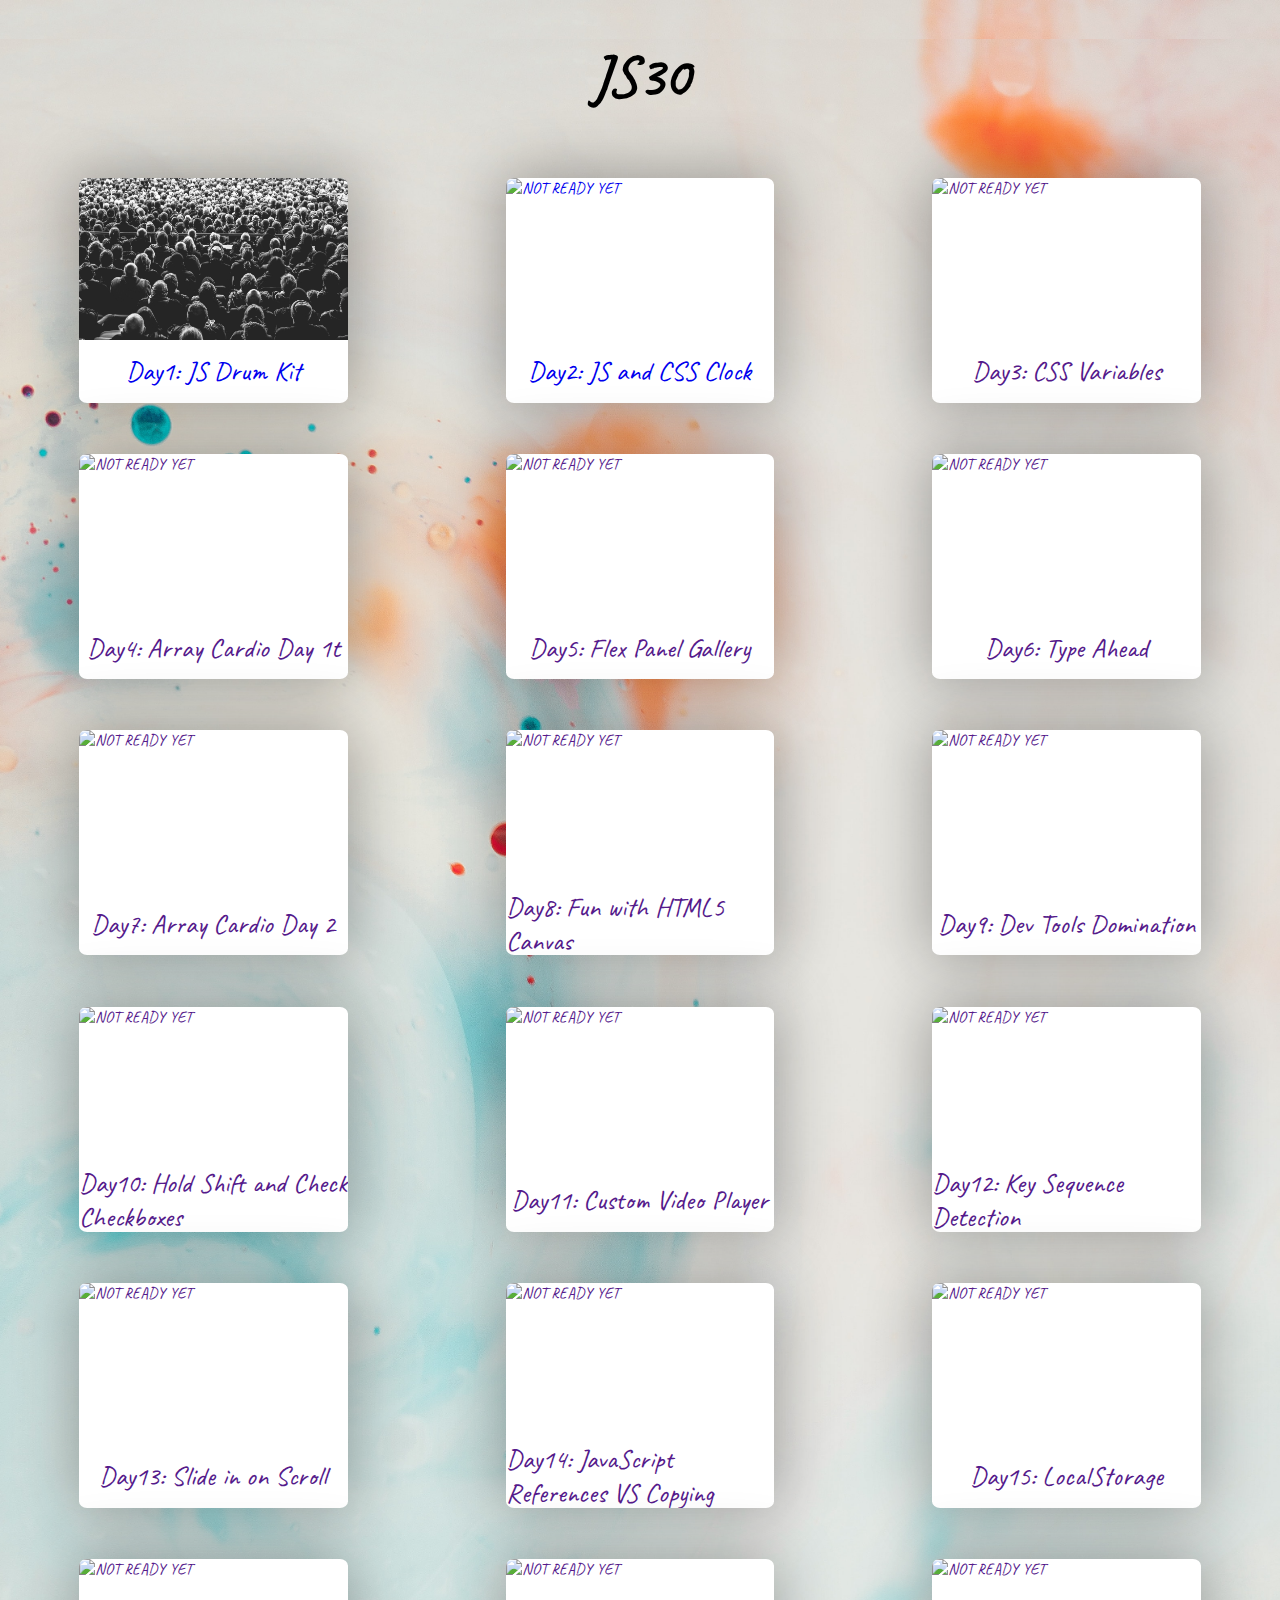
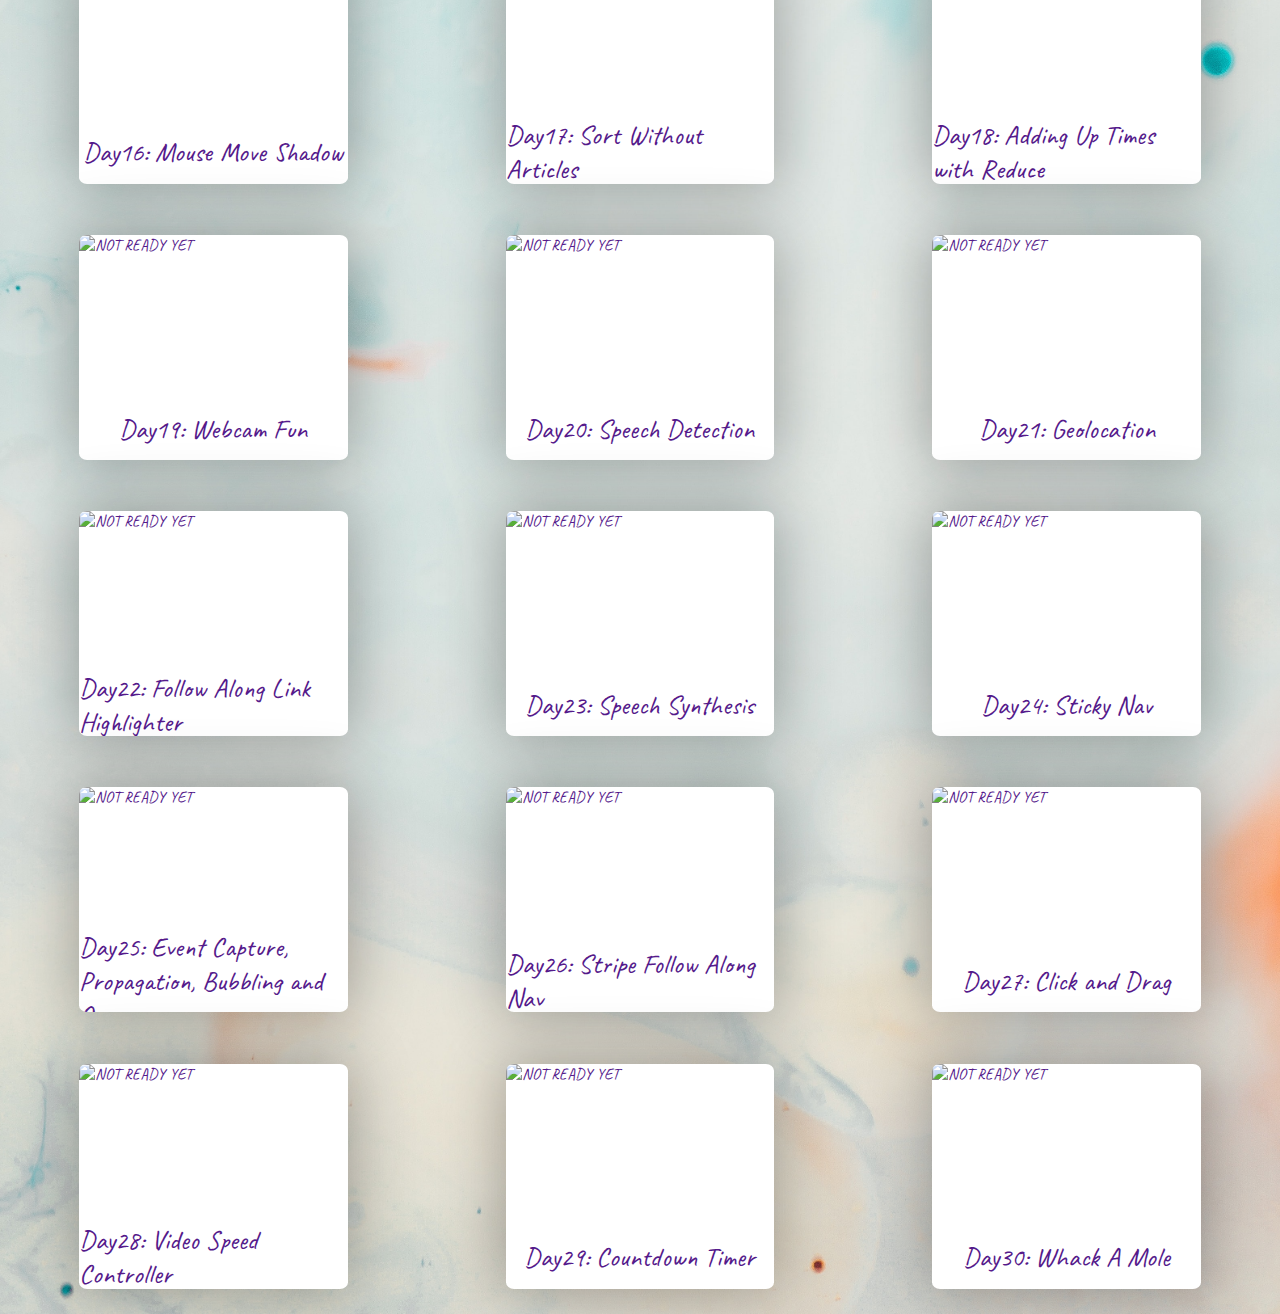
==== index.html @ 5640abfa "rename html" ====
<!DOCTYPE html>
<html lang="en">
<head>
    <meta charset="UTF-8">
    <meta http-equiv="X-UA-Compatible" content="IE=edge">
    <meta name="viewport" content="width=device-width, initial-scale=1.0">
    <link rel="stylesheet" href="./main.css">
    <link rel="preconnect" href="https://fonts.googleapis.com">
<link rel="preconnect" href="https://fonts.gstatic.com" crossorigin>
<link href="https://fonts.googleapis.com/css2?family=Caveat:wght@600&display=swap" rel="stylesheet">
    <title>JS30</title>
</head>
<body>
    <header>
        <h1>JS30</h1>
    </header>
    <div class="items">
        <div class="item">
          <a href="./01 - JavaScript Drum Kit/index-START.html" target="_blank">
            <img src="./01 - JavaScript Drum Kit/background.jpg" alt="NOT READY YET">
            <div>Day1: JS Drum Kit</div>
          </a>
        </div>
        <div class="item">
            <a href="#" target="_blank">
              <img src="" alt="NOT READY YET">
              <div>Day2: JS and CSS Clock</div>
            </a>
        </div>
        <div class="item">
            <a href="" target="_blank">
              <img src="" alt="NOT READY YET">
              <div>Day3: CSS Variables</div>
            </a>
        </div>
        <div class="item">
            <a href="" target="_blank">
              <img src="" alt="NOT READY YET">
              <div>Day4: Array Cardio Day 1t</div>
            </a>
        </div>
        <div class="item">
            <a href="" target="_blank">
              <img src="" alt="NOT READY YET">
              <div>Day5: Flex Panel Gallery</div>
            </a>
        </div>
        <div class="item">
            <a href="" target="_blank">
            <img src="" alt="NOT READY YET">
              <div>Day6: Type Ahead</div>
            </a>
        </div>
        <div class="item">
            <a href="" target="_blank">
              <img src="" alt="NOT READY YET">
              <div>Day7: Array Cardio Day 2</div>
            </a>
        </div>
        <div class="item">
            <a href="" target="_blank">
                <img src="" alt="NOT READY YET">
                <div>Day8: Fun with HTML5 Canvas</div>
            </a>
        </div>
        <div class="item">
            <a href="" target="_blank">
                <img src="" alt="NOT READY YET">
                <div>Day9: Dev Tools Domination</div>
            </a>
        </div>
        <div class="item">
            <a href="" target="_blank">
                <img src="" alt="NOT READY YET">
                <div>Day10: Hold Shift and Check Checkboxes</div>
            </a>
        </div>
        <div class="item">
            <a href="" target="_blank">
                <img src="" alt="NOT READY YET">
                <div>Day11: Custom Video Player</div>
            </a>
        </div>
        <div class="item">
            <a href="" target="_blank">
                <img src="" alt="NOT READY YET">
                <div>Day12: Key Sequence Detection</div>
            </a>
        </div>
        <div class="item">
            <a href="" target="_blank">
                <img src="" alt="NOT READY YET">
                <div>Day13: Slide in on Scroll</div>
            </a>
        </div>
        <div class="item">
            <a href="" target="_blank">
                <img src="" alt="NOT READY YET">
                <div>Day14: JavaScript References VS Copying</div>
            </a>
        </div>
        <div class="item">
            <a href="" target="_blank">
                <img src="" alt="NOT READY YET">
                <div>Day15: LocalStorage</div>
            </a>
        </div>
        <div class="item">
            <a href="" target="_blank">
                <img src="" alt="NOT READY YET">
                <div>Day16: Mouse Move Shadow</div>
            </a>
        </div>
        <div class="item">
            <a href="" target="_blank">
                <img src="" alt="NOT READY YET">
                <div>Day17: Sort Without Articles</div>
            </a>
        </div>
        <div class="item">
            <a href="" target="_blank">
                <img src="" alt="NOT READY YET">
                <div>Day18: Adding Up Times with Reduce</div>
            </a>
        </div>
        <div class="item">
            <a href="" target="_blank">
                <img src="" alt="NOT READY YET">
                <div>Day19: Webcam Fun</div>
            </a>
        </div>
        <div class="item">
            <a href="" target="_blank">
                <img src="" alt="NOT READY YET">
                <div>Day20: Speech Detection</div>
            </a>
        </div>
        <div class="item">
            <a href="" target="_blank">
                <img src="" alt="NOT READY YET">
                <div>Day21: Geolocation</div>
            </a>
        </div>
        <div class="item">
            <a href="" target="_blank">
                <img src="" alt="NOT READY YET">
                <div>Day22: Follow Along Link Highlighter</div>
            </a>
        </div>
        <div class="item">
            <a href="" target="_blank">
                <img src="" alt="NOT READY YET">
                <div>Day23: Speech Synthesis</div>
            </a>
        </div>
        <div class="item">
            <a href="" target="_blank">
                <img src="" alt="NOT READY YET">
                <div>Day24: Sticky Nav</div>
            </a>
        </div>
        <div class="item">
            <a href="" target="_blank">
                <img src="" alt="NOT READY YET">
                <div>Day25: Event Capture, Propagation, Bubbling and Once</div>
            </a>
        </div>
        <div class="item">
            <a href="" target="_blank">
                <img src="" alt="NOT READY YET">
                <div>Day26: Stripe Follow Along Nav</div>
            </a>
        </div>
        <div class="item">
            <a href="" target="_blank">
                <img src="" alt="NOT READY YET">
                <div>Day27: Click and Drag</div>
            </a>
        </div>
        <div class="item">
            <a href="" target="_blank">
                <img src="" alt="NOT READY YET">
                <div>Day28: Video Speed Controller</div>
            </a>
        </div>
        <div class="item">
            <a href="" target="_blank">
                <img src="" alt="NOT READY YET">
                <div>Day29: Countdown Timer</div>
            </a>
        </div>
        <div class="item">
            <a href="" target="_blank">
                <img src="" alt="NOT READY YET">
                <div>Day30: Whack A Mole</div>
            </a>
        </div>
          
    </div>
</body>
</html>
---- main.css ----
body,html{
    margin: 0;
    padding: 0;
    background-repeat: no-repeat;
    background-position: center;
    background-size: cover;
    background-image: url(./annie-spratt-0ZPSX_mQ3xI-unsplash.jpg) ;
}

*{
    font-family: 'Caveat', cursive;
}
h1{
    text-align: center;
    font-size: 6.5vh;
}

.items{
    display: flex;
    flex-direction: row;
    justify-content: space-around;
    flex-wrap: wrap;

}
.item{
    margin: 2% 0;
    display: flex;
    justify-content: center;
    width: 30%;
    height: 25vh;
    
}
.item a:hover{
    transform: scale(1.1);
    box-shadow: 20px 20px 60px 1px rgba(0,0,0,0.2);
}
.item a{
    transition: 0.5s;
    overflow: hidden;
    width: 70%;
    height: 25vh;
    background-color:rgb(255, 255, 255);
    display: flex;
    flex-direction: column;
    box-shadow: 0 0 60px 5px rgba(0,0,0,0.3);
    border-radius: 3%;
    text-decoration: none;
}
.item img{
    height: 18vh;
    object-fit: cover;
}
a div{
    display: flex;
    justify-content: center;
    align-items: center;
    font-size: 3vh;
    height: 7vh;
}
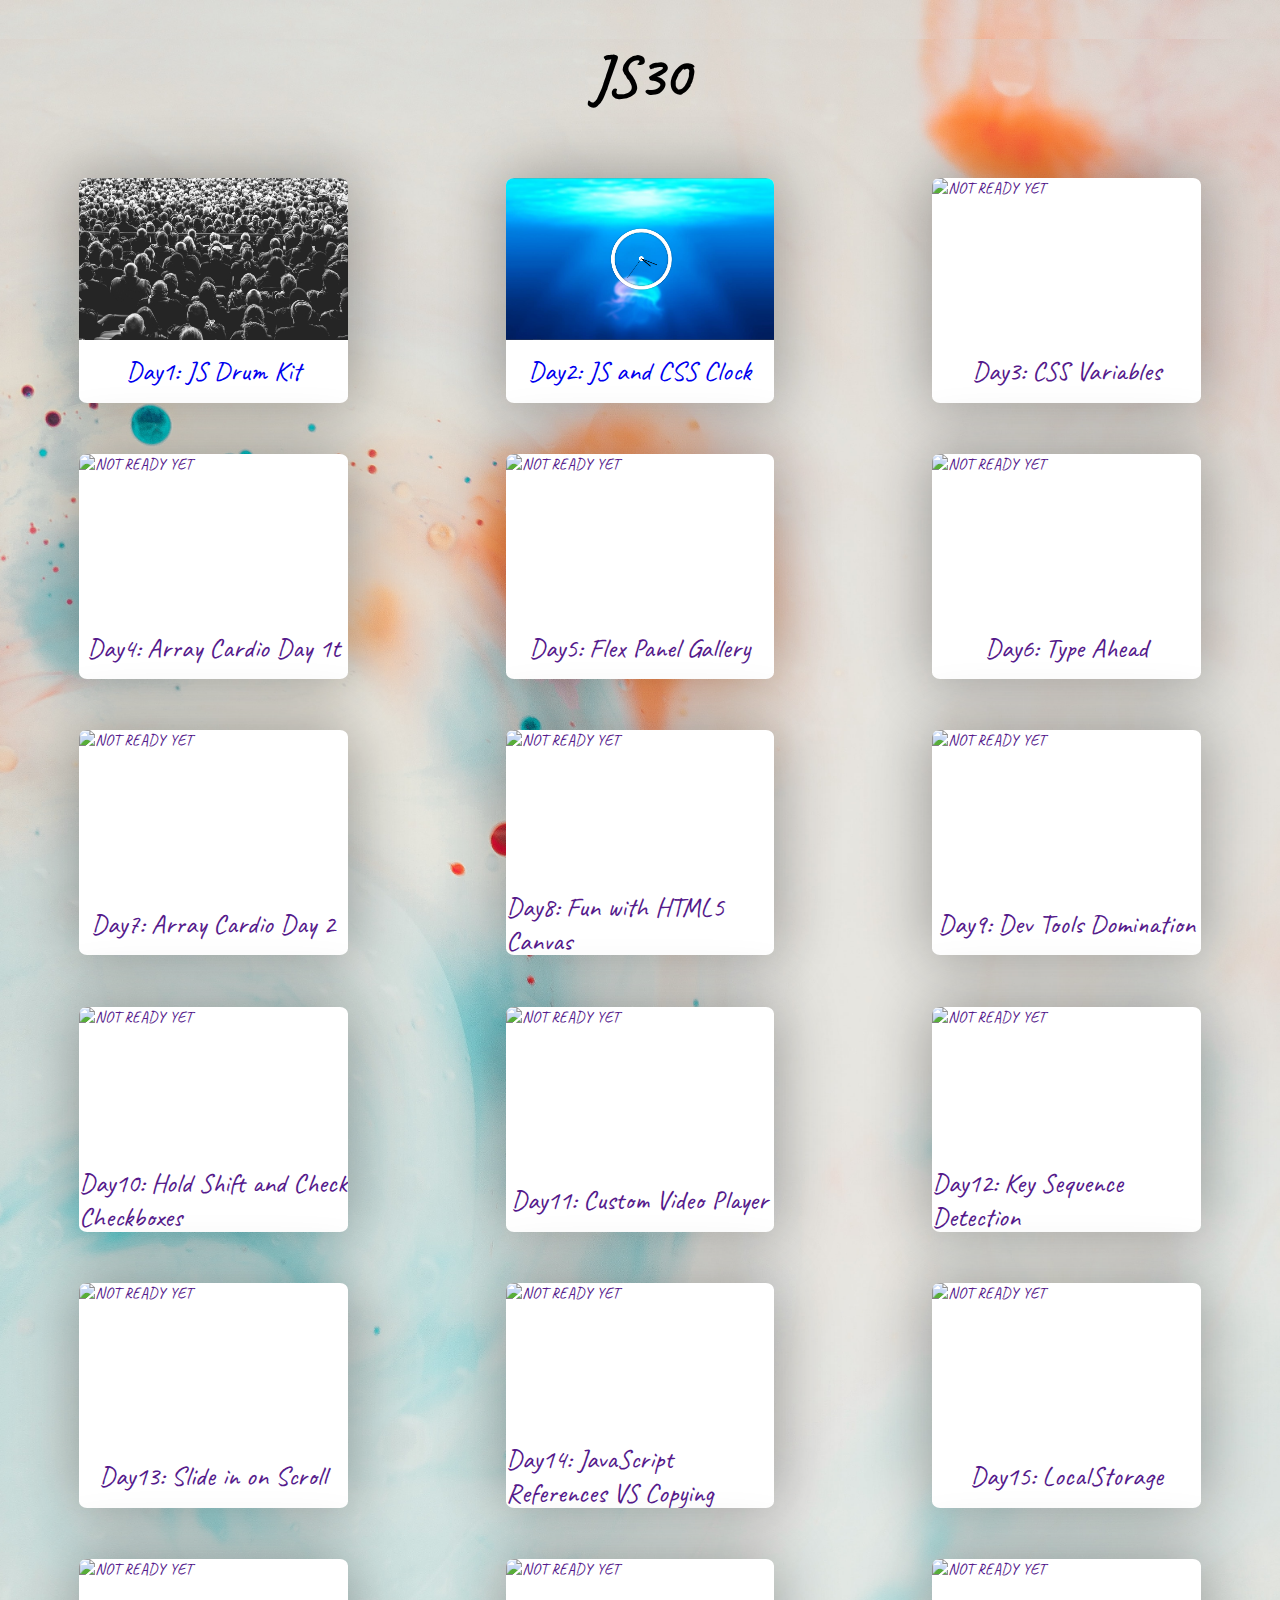
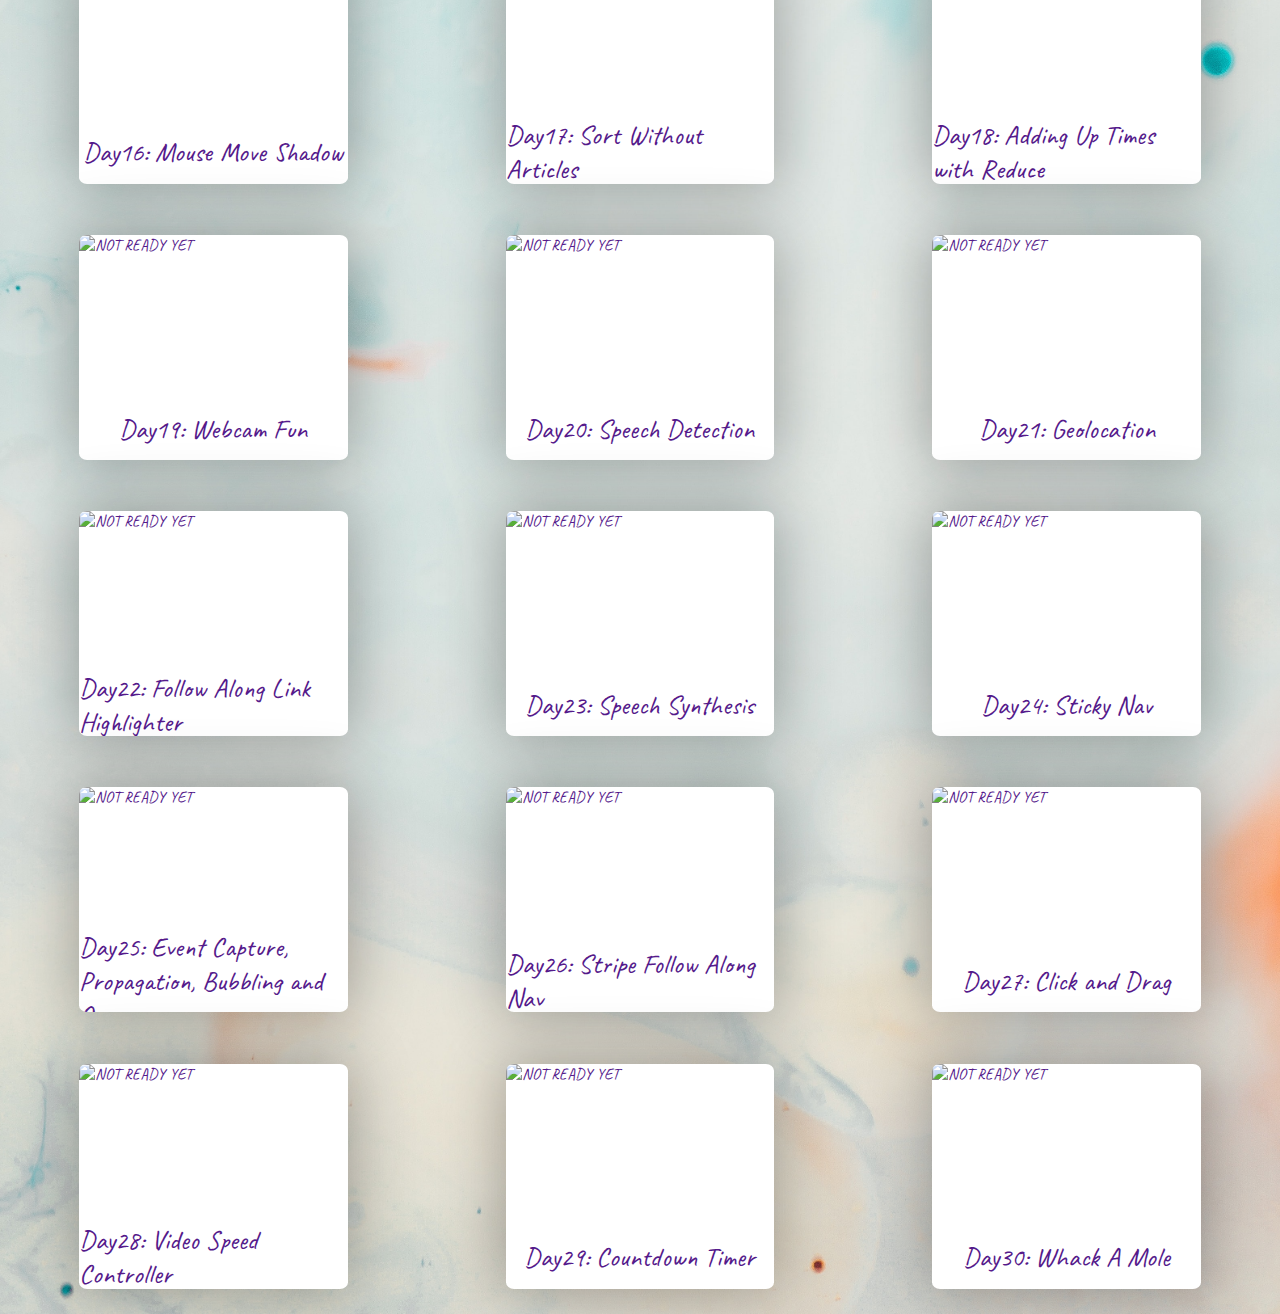
==== commit f1309d88: "Day2 finished" ====
--- a/index.html
+++ b/index.html
@@ -22,8 +22,8 @@
           </a>
         </div>
         <div class="item">
-            <a href="#" target="_blank">
-              <img src="" alt="NOT READY YET">
+            <a href="./02 - JS and CSS Clock/index-START.html" target="_blank">
+              <img src="./02 - JS and CSS Clock/day2.png" alt="NOT READY YET">
               <div>Day2: JS and CSS Clock</div>
             </a>
         </div>
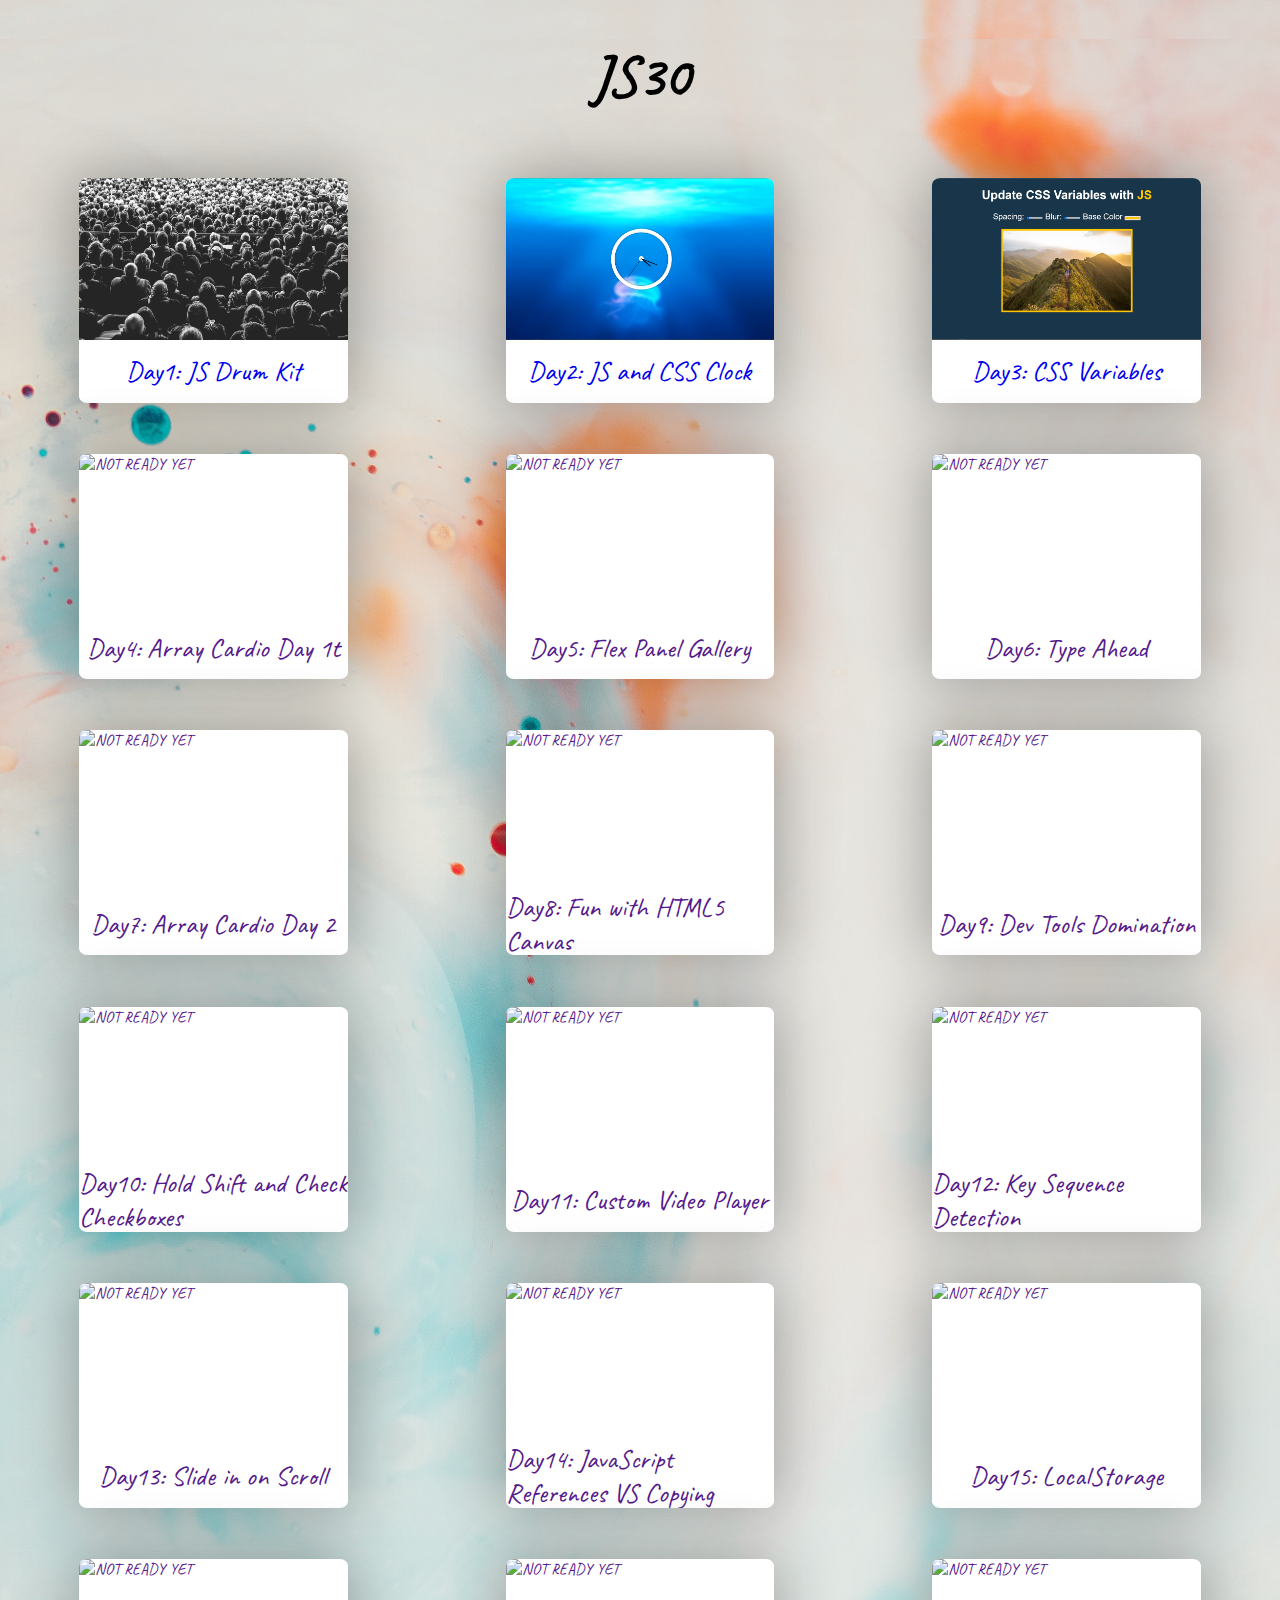
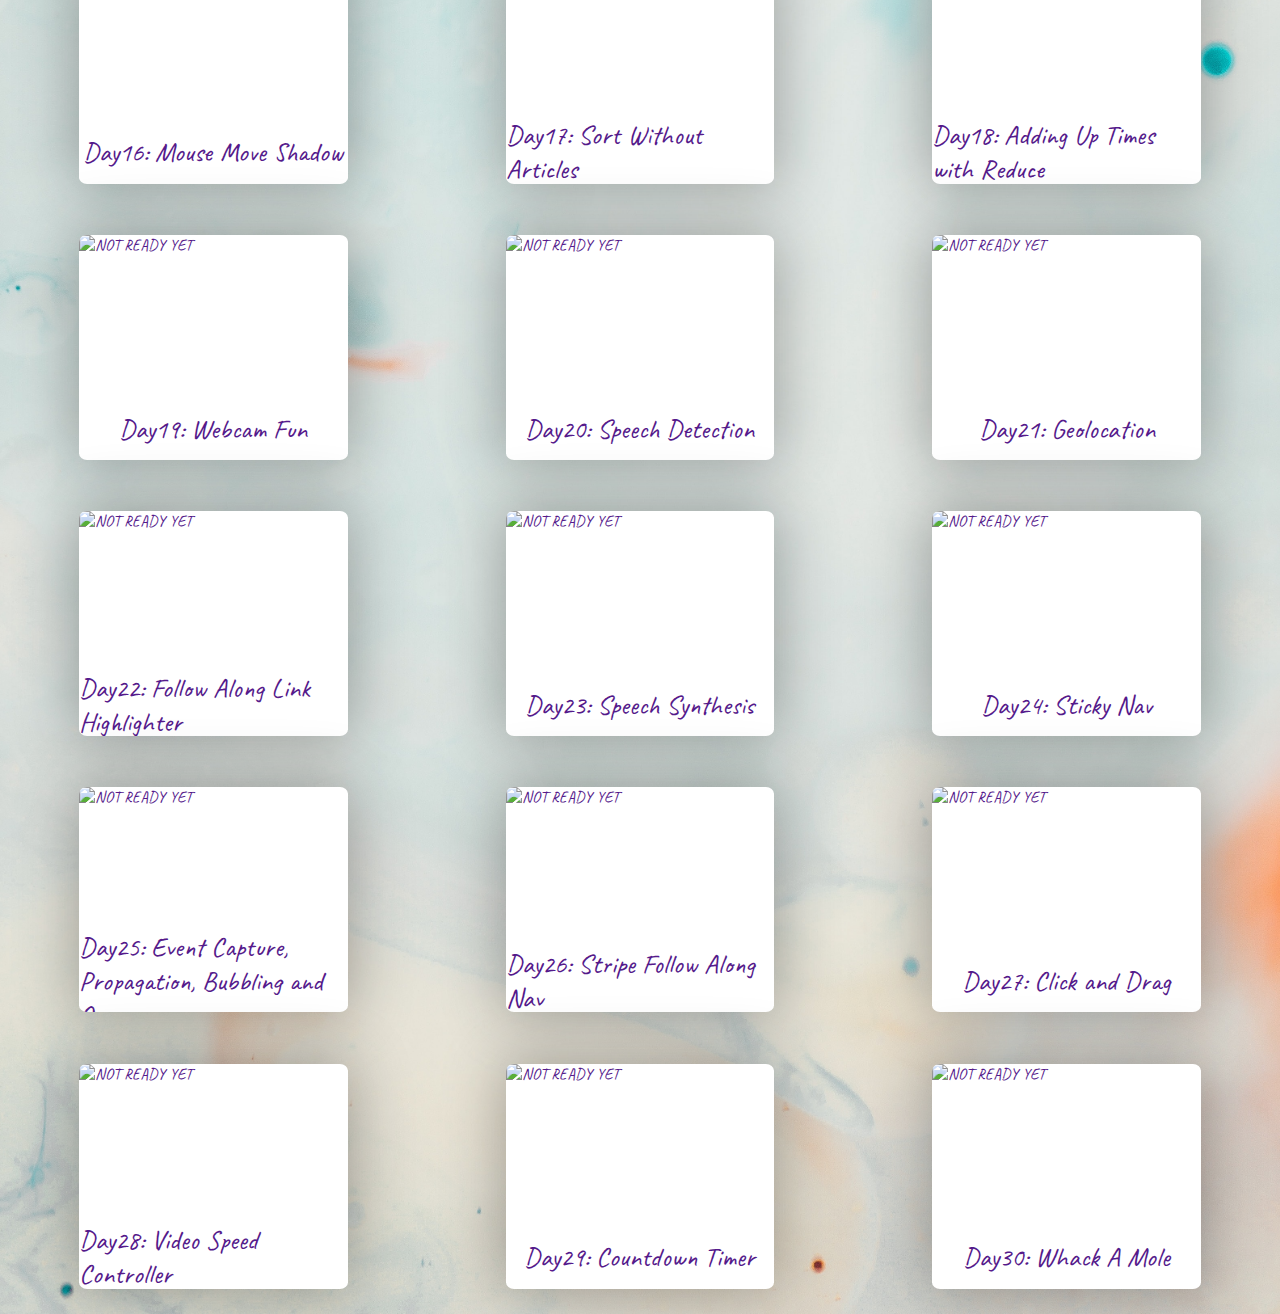
==== commit 3f5491c0: "finishday3" ====
--- a/index.html
+++ b/index.html
@@ -28,8 +28,8 @@
             </a>
         </div>
         <div class="item">
-            <a href="" target="_blank">
-              <img src="" alt="NOT READY YET">
+            <a href="./03 - CSS Variables/index-START.html" target="_blank">
+              <img src="./03 - CSS Variables/day3.png" alt="NOT READY YET">
               <div>Day3: CSS Variables</div>
             </a>
         </div>
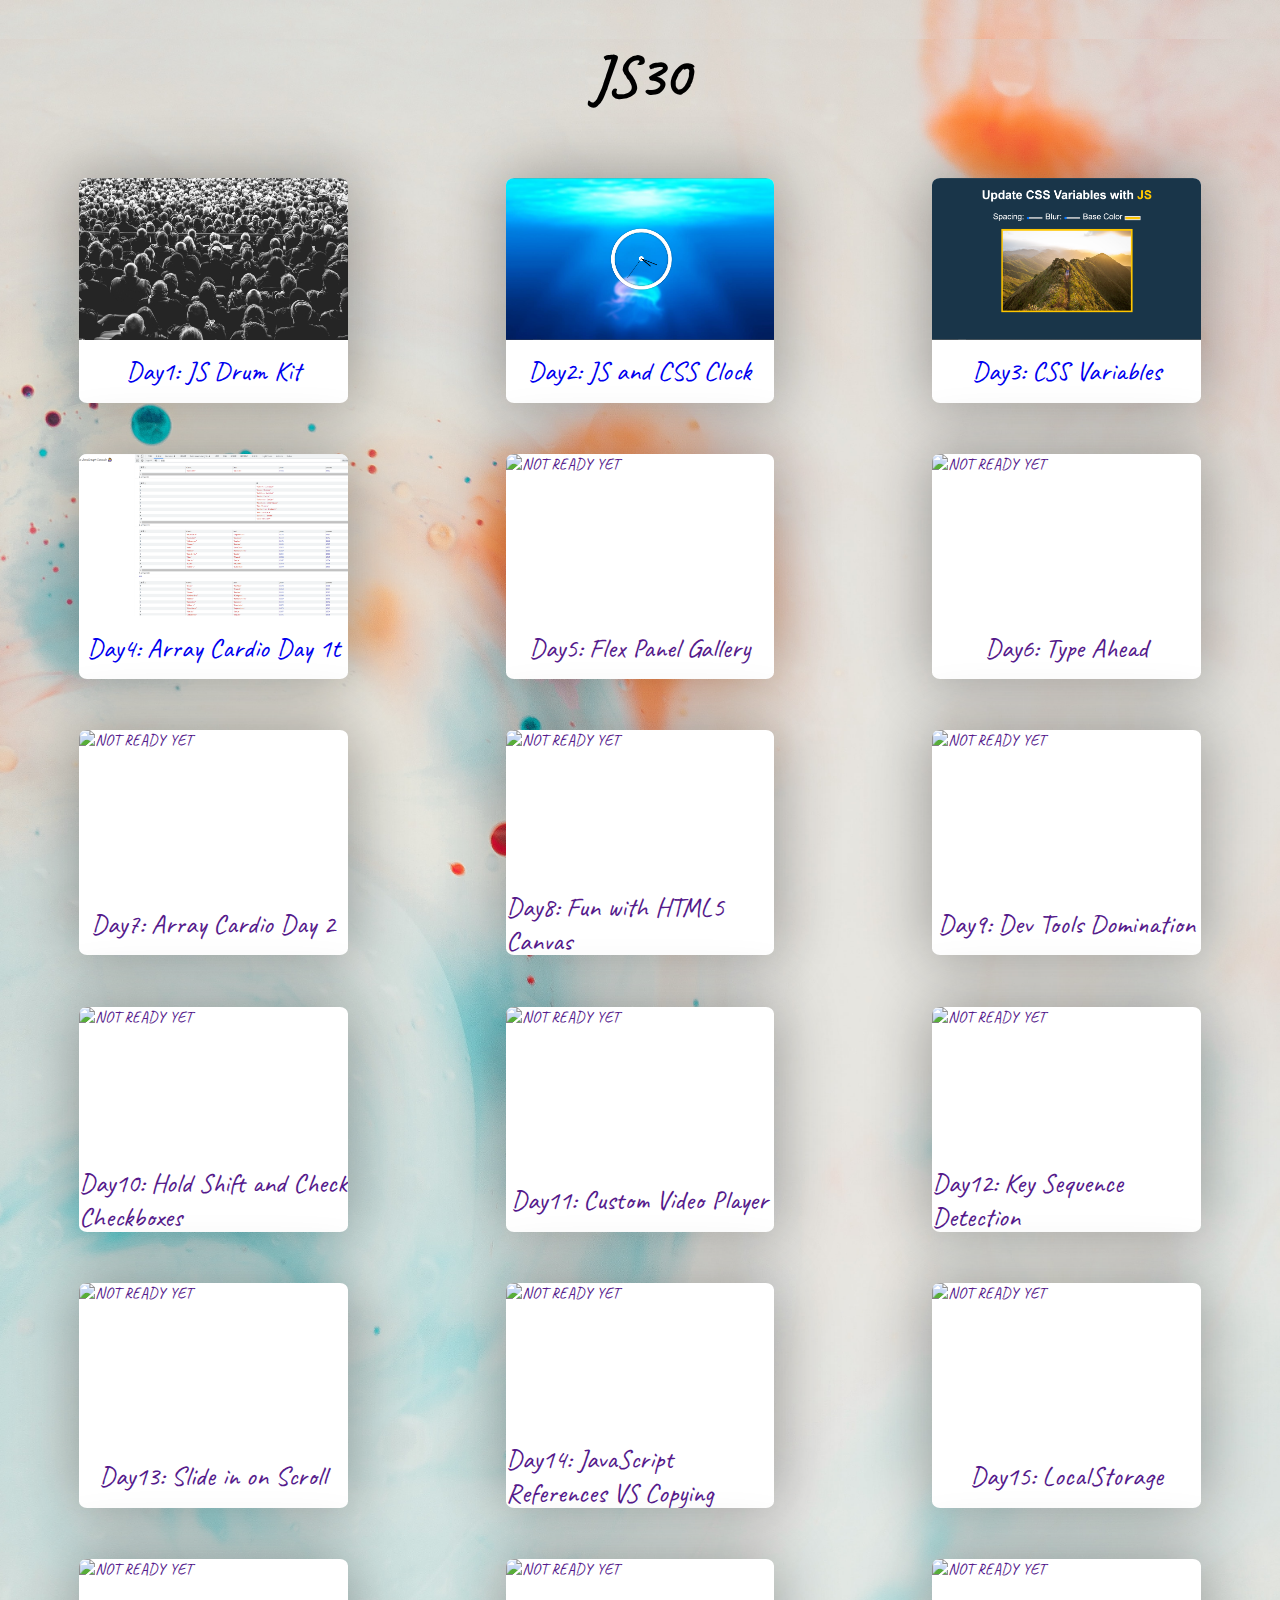
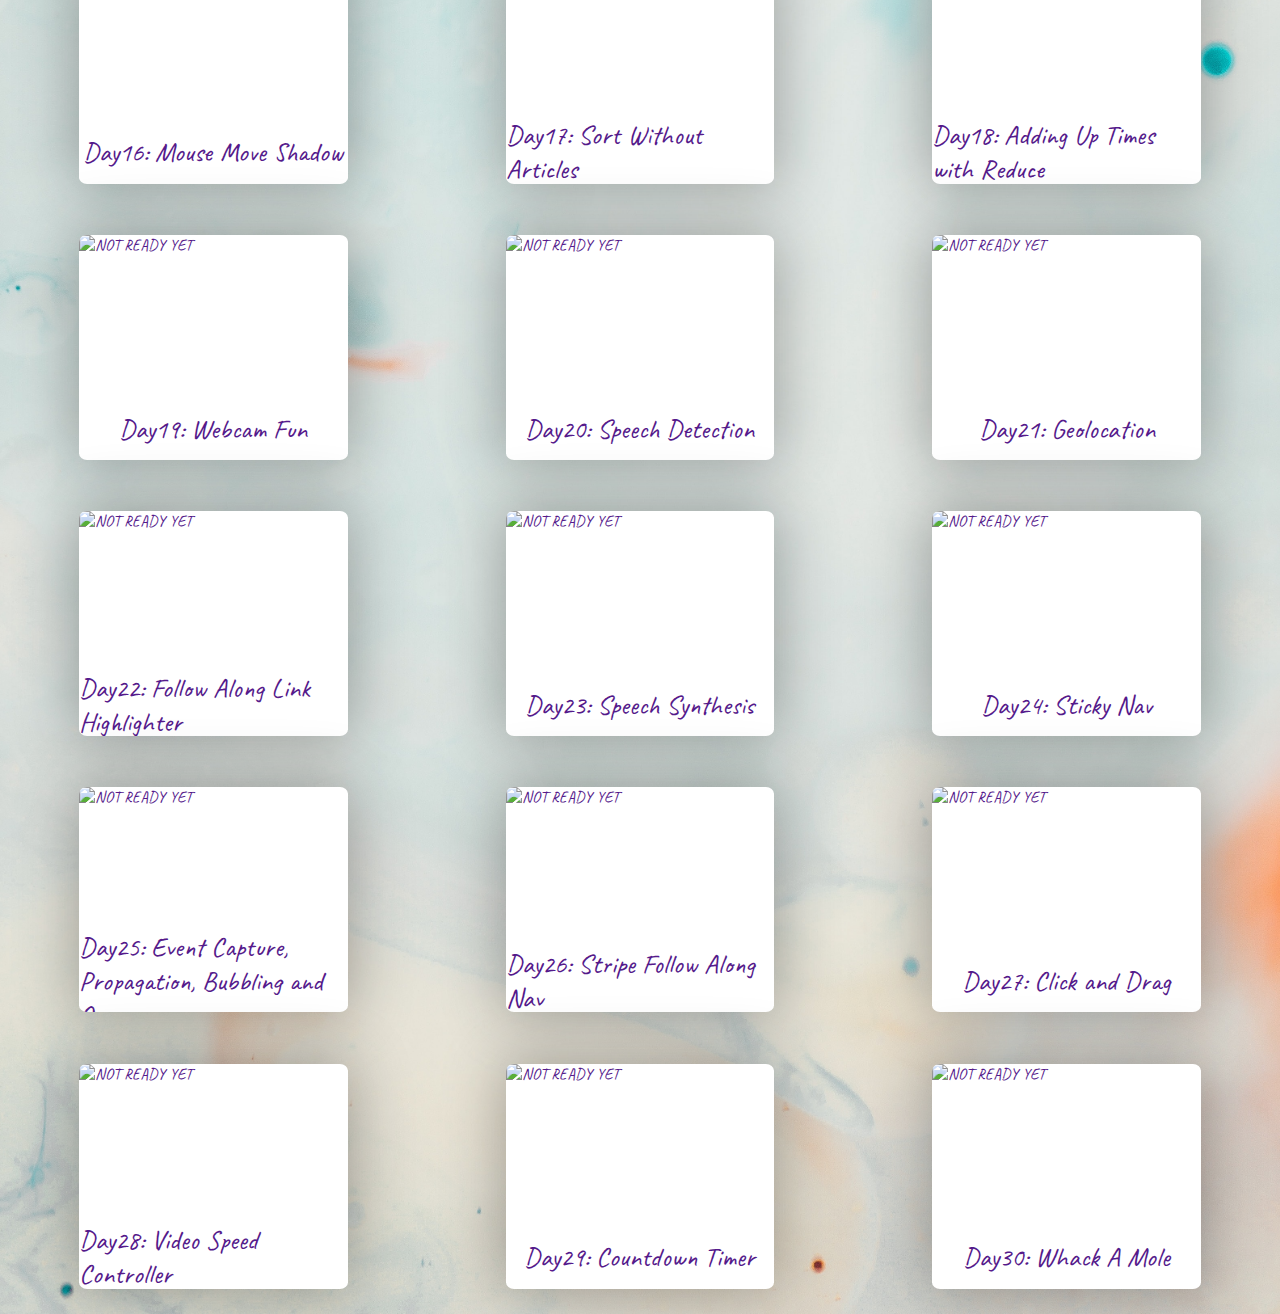
==== commit 52c3871d: "finish day4" ====
--- a/index.html
+++ b/index.html
@@ -34,8 +34,8 @@
             </a>
         </div>
         <div class="item">
-            <a href="" target="_blank">
-              <img src="" alt="NOT READY YET">
+            <a href="./04 - Array Cardio Day 1/index-START.html" target="_blank">
+              <img src="./04 - Array Cardio Day 1/day4.png" alt="NOT READY YET">
               <div>Day4: Array Cardio Day 1t</div>
             </a>
         </div>
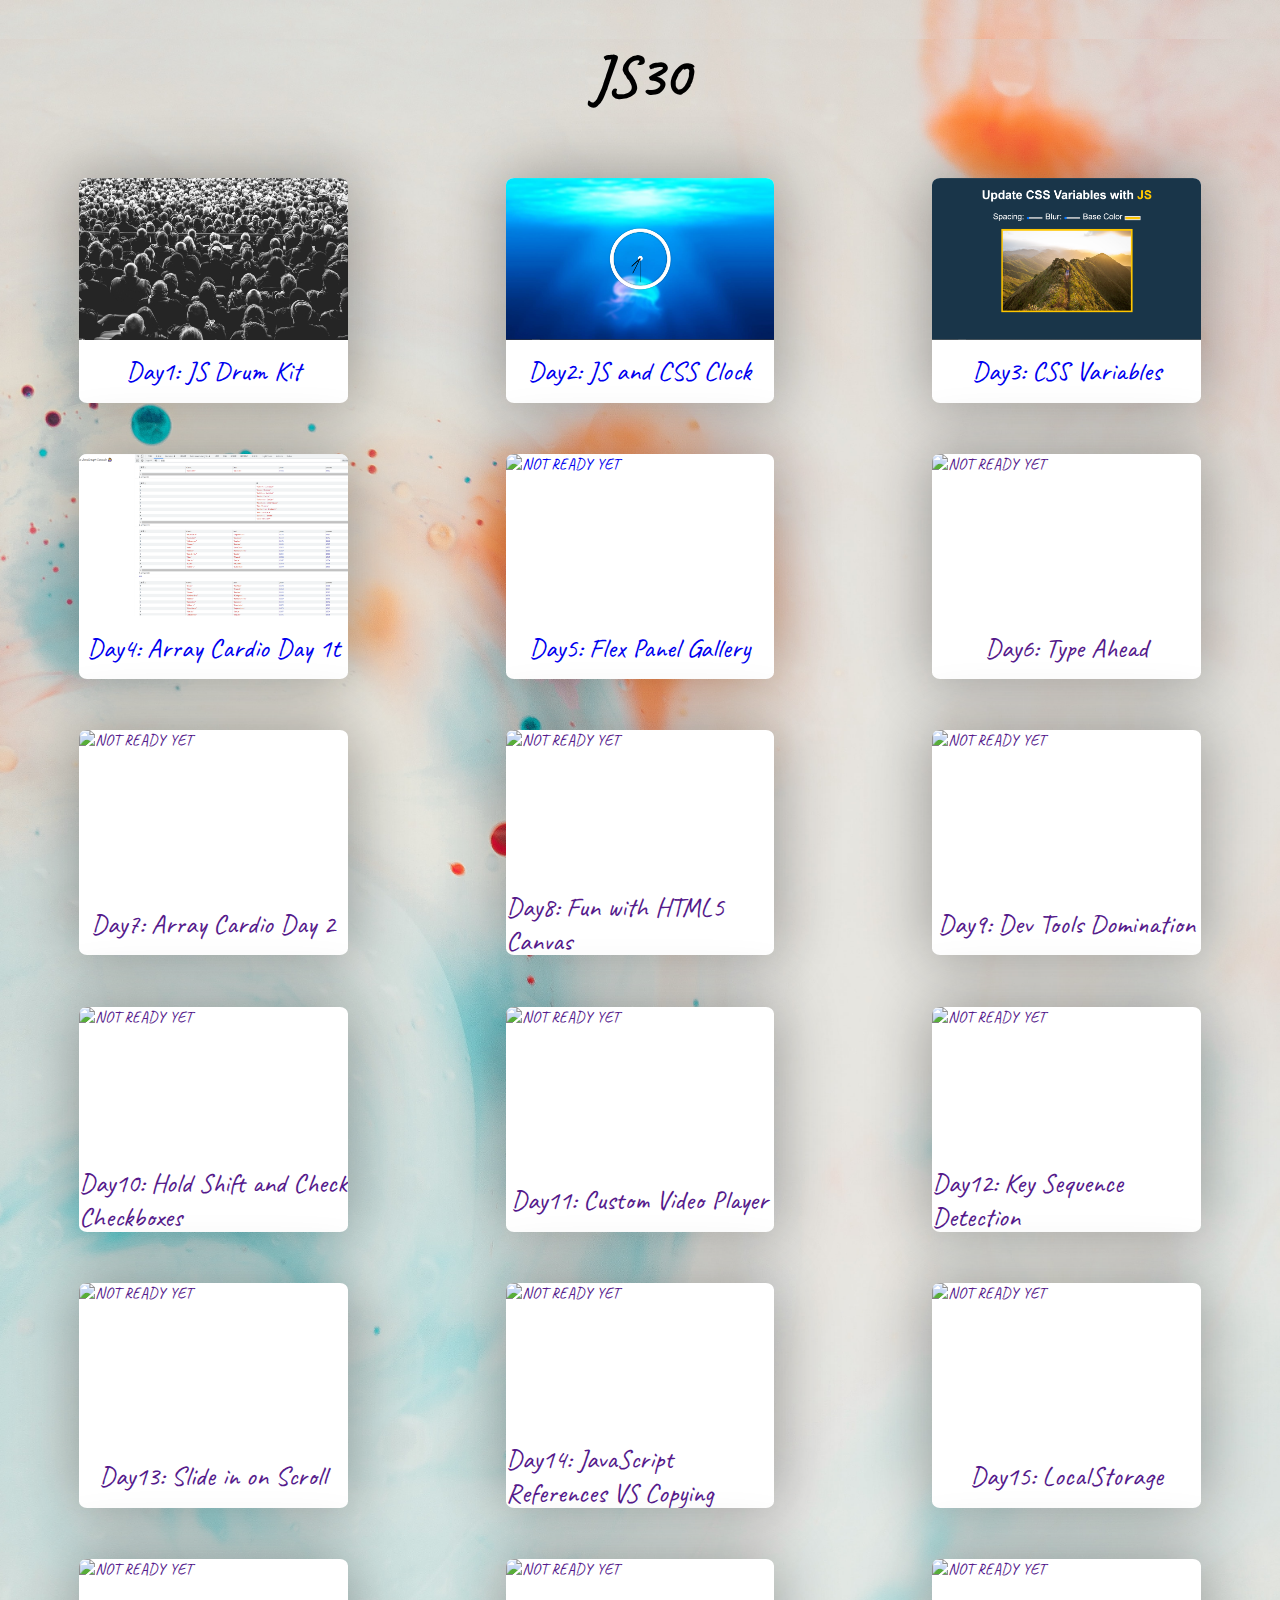
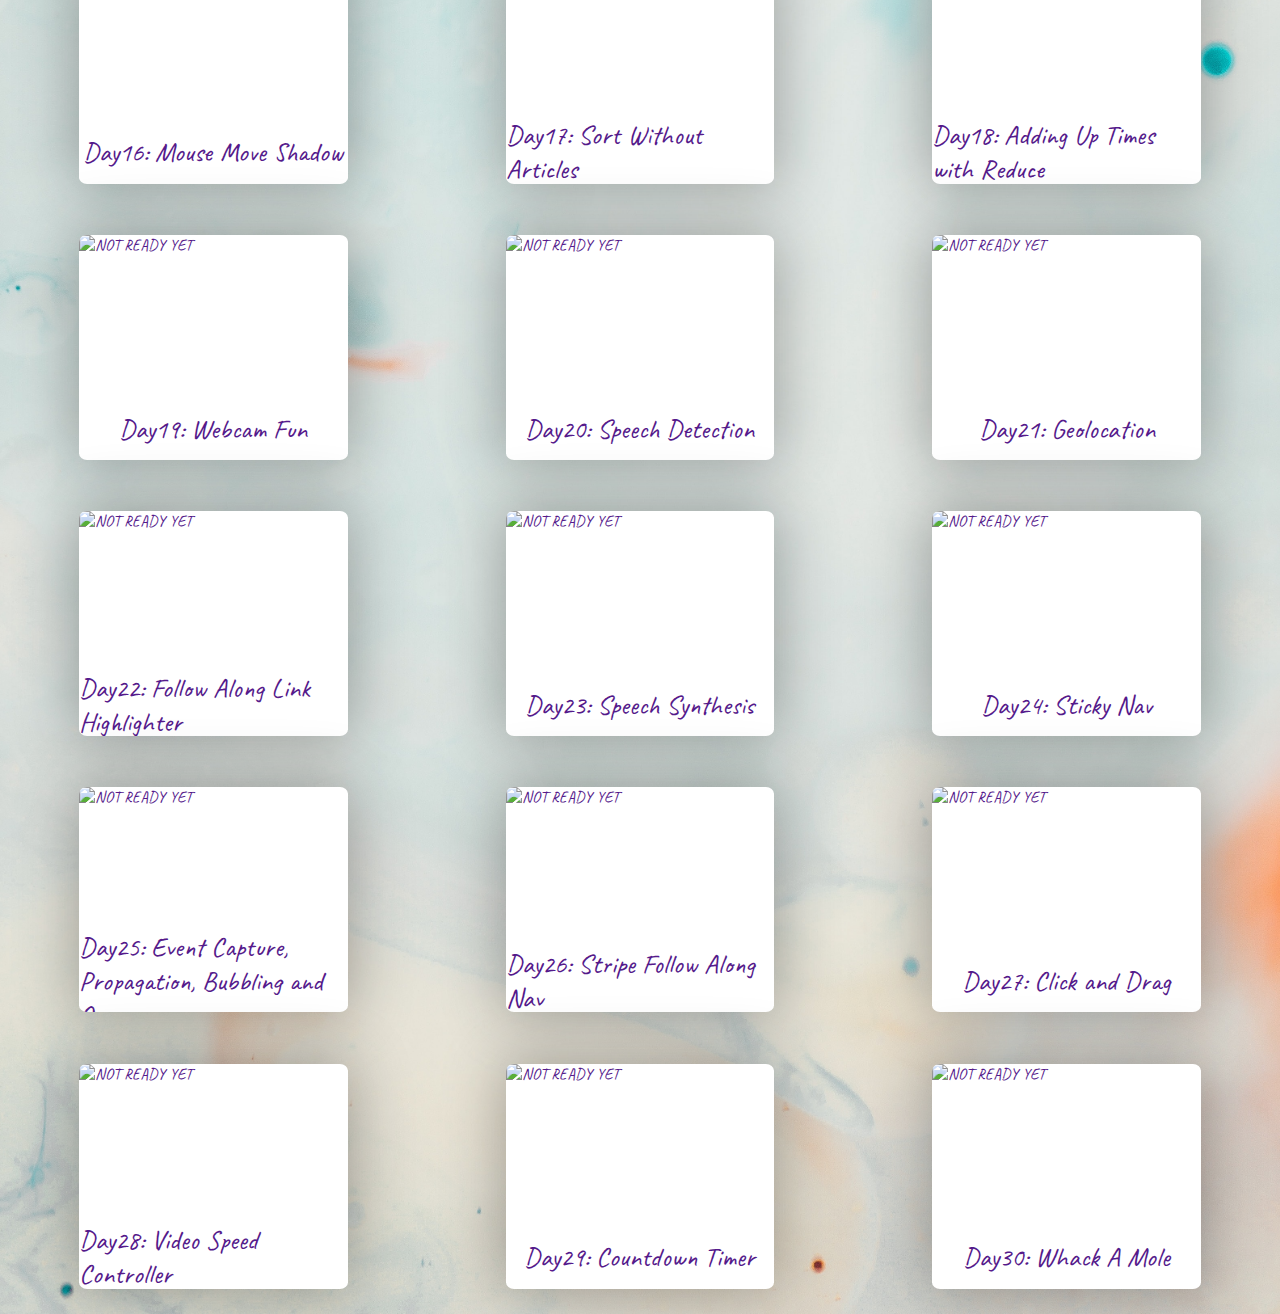
==== commit 6935cb37: "finish day5" ====
--- a/index.html
+++ b/index.html
@@ -40,8 +40,8 @@
             </a>
         </div>
         <div class="item">
-            <a href="" target="_blank">
-              <img src="" alt="NOT READY YET">
+            <a href="./05 - Flex Panel Gallery/index-START.html" target="_blank">
+              <img src="./05 - Flex Panel Gallery/Day5.png" alt="NOT READY YET">
               <div>Day5: Flex Panel Gallery</div>
             </a>
         </div>
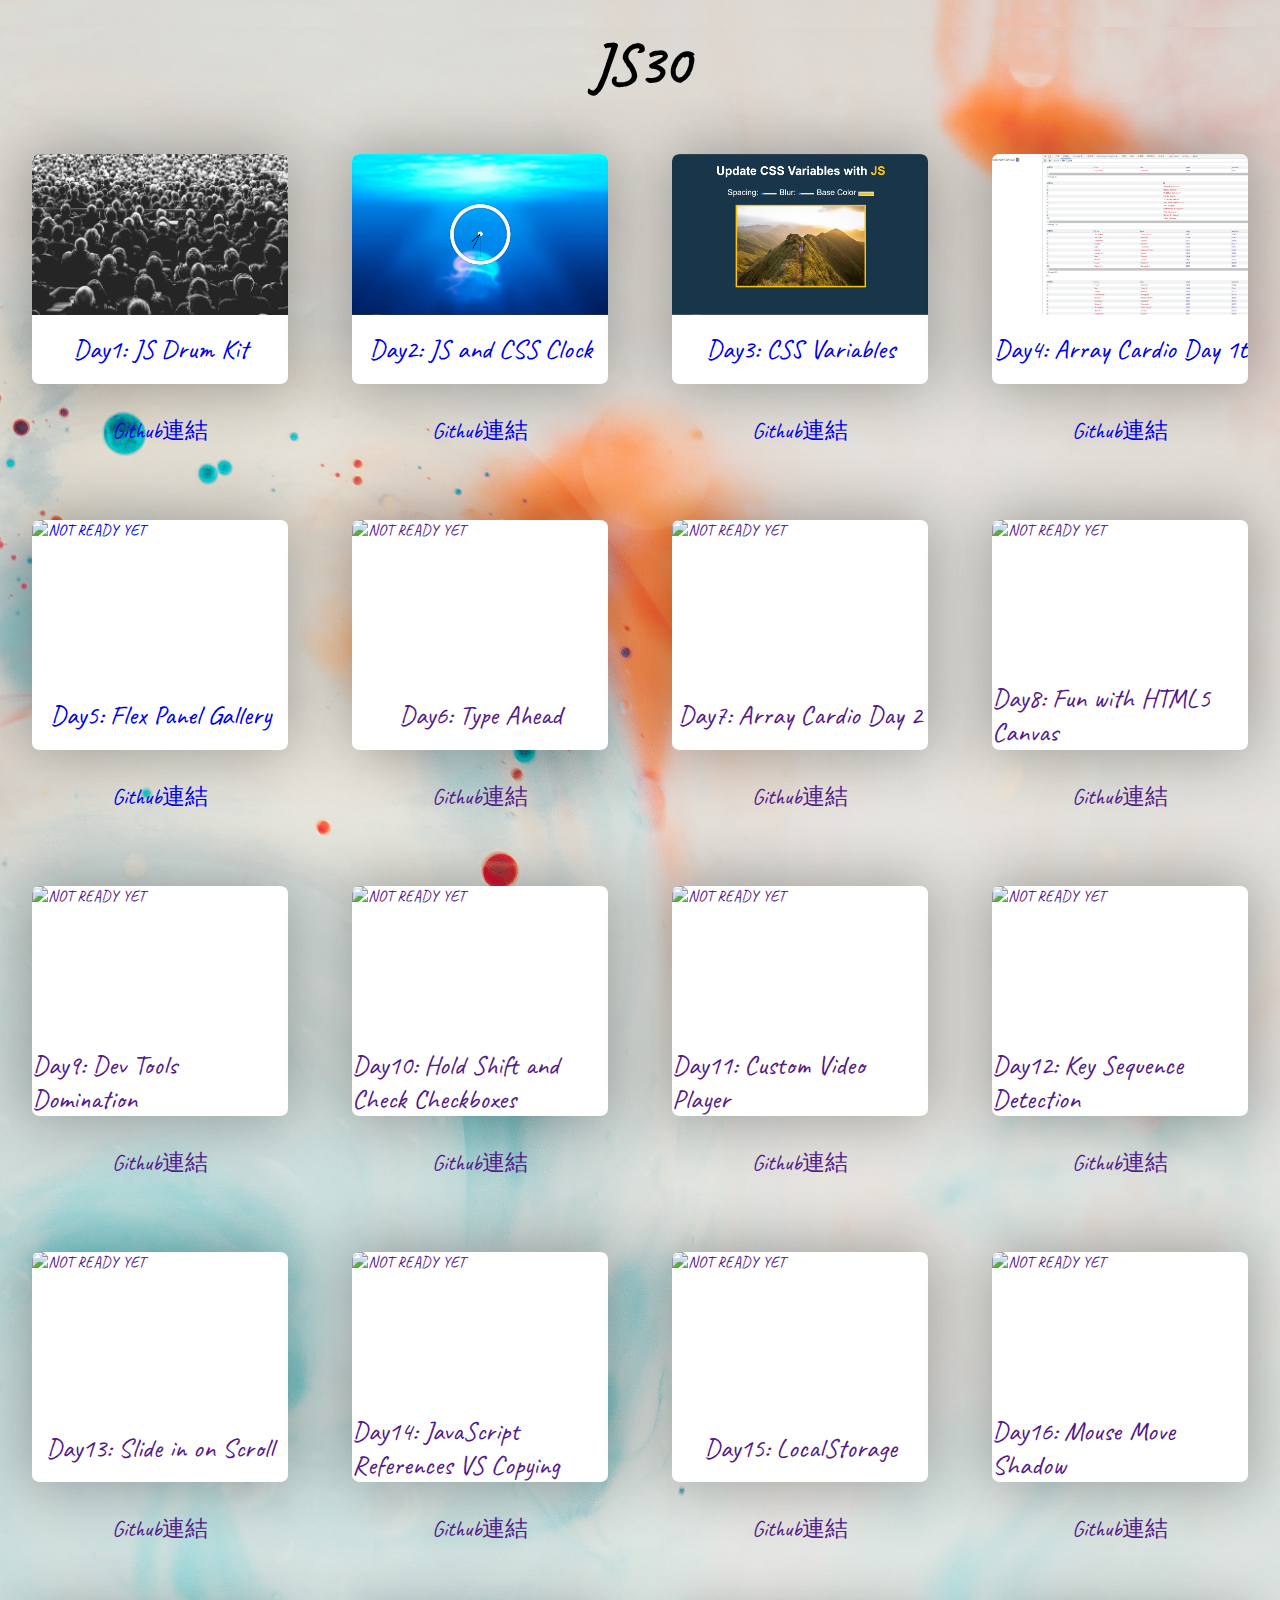
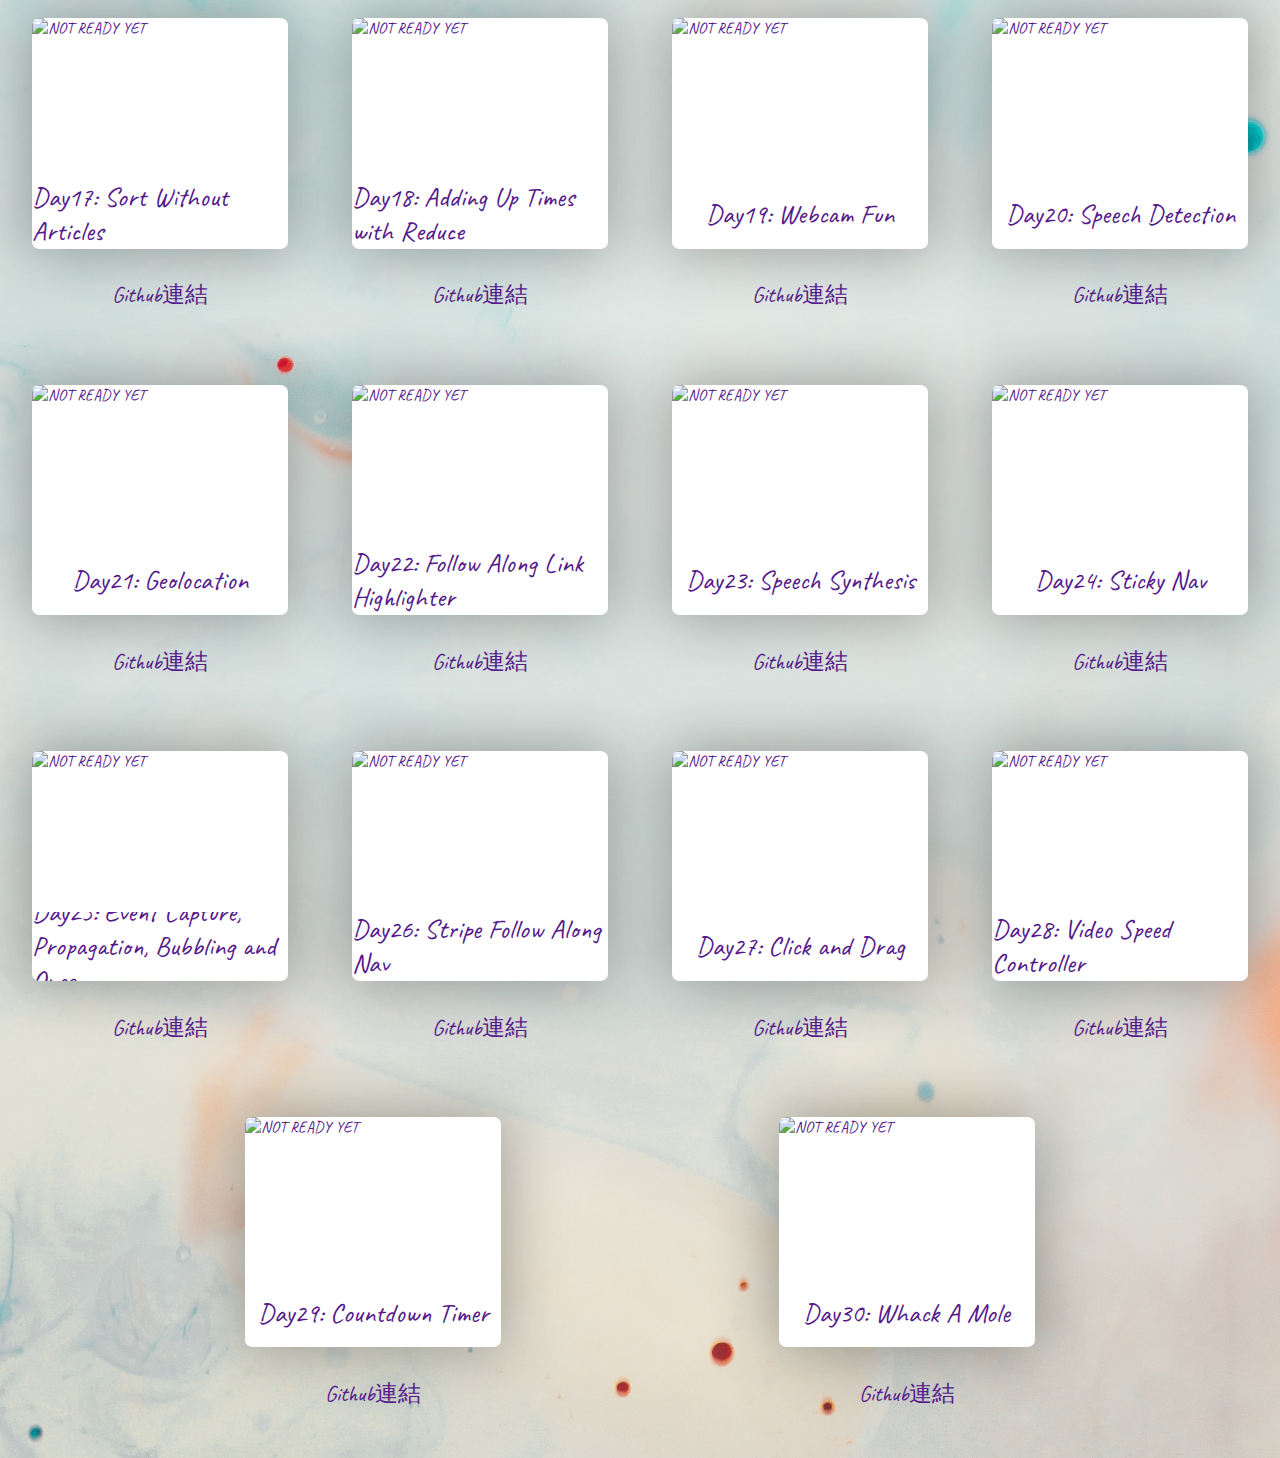
==== commit ebe6ebdd: "更新index.html flex排版問題" ====
--- a/index.html
+++ b/index.html
@@ -1,201 +1,386 @@
 <!DOCTYPE html>
 <html lang="en">
-<head>
-    <meta charset="UTF-8">
-    <meta http-equiv="X-UA-Compatible" content="IE=edge">
-    <meta name="viewport" content="width=device-width, initial-scale=1.0">
-    <link rel="stylesheet" href="./main.css">
-    <link rel="preconnect" href="https://fonts.googleapis.com">
-<link rel="preconnect" href="https://fonts.gstatic.com" crossorigin>
-<link href="https://fonts.googleapis.com/css2?family=Caveat:wght@600&display=swap" rel="stylesheet">
+  <head>
+    <meta charset="UTF-8" />
+    <meta http-equiv="X-UA-Compatible" content="IE=edge" />
+    <meta name="viewport" content="width=device-width, initial-scale=1.0" />
+    <link rel="stylesheet" href="./main.css" />
+    <link rel="preconnect" href="https://fonts.googleapis.com" />
+    <link rel="preconnect" href="https://fonts.gstatic.com" crossorigin />
+    <link
+      href="https://fonts.googleapis.com/css2?family=Caveat:wght@600&display=swap"
+      rel="stylesheet"
+    />
     <title>JS30</title>
-</head>
-<body>
+  </head>
+  <body>
     <header>
-        <h1>JS30</h1>
+      <h1>JS30</h1>
     </header>
     <div class="items">
-        <div class="item">
-          <a href="./01 - JavaScript Drum Kit/index-START.html" target="_blank">
-            <img src="./01 - JavaScript Drum Kit/background.jpg" alt="NOT READY YET">
-            <div>Day1: JS Drum Kit</div>
-          </a>
-        </div>
-        <div class="item">
-            <a href="./02 - JS and CSS Clock/index-START.html" target="_blank">
-              <img src="./02 - JS and CSS Clock/day2.png" alt="NOT READY YET">
-              <div>Day2: JS and CSS Clock</div>
-            </a>
-        </div>
-        <div class="item">
-            <a href="./03 - CSS Variables/index-START.html" target="_blank">
-              <img src="./03 - CSS Variables/day3.png" alt="NOT READY YET">
-              <div>Day3: CSS Variables</div>
-            </a>
-        </div>
-        <div class="item">
-            <a href="./04 - Array Cardio Day 1/index-START.html" target="_blank">
-              <img src="./04 - Array Cardio Day 1/day4.png" alt="NOT READY YET">
-              <div>Day4: Array Cardio Day 1t</div>
-            </a>
-        </div>
-        <div class="item">
-            <a href="./05 - Flex Panel Gallery/index-START.html" target="_blank">
-              <img src="./05 - Flex Panel Gallery/Day5.png" alt="NOT READY YET">
-              <div>Day5: Flex Panel Gallery</div>
-            </a>
-        </div>
-        <div class="item">
-            <a href="" target="_blank">
-            <img src="" alt="NOT READY YET">
-              <div>Day6: Type Ahead</div>
-            </a>
-        </div>
-        <div class="item">
-            <a href="" target="_blank">
-              <img src="" alt="NOT READY YET">
-              <div>Day7: Array Cardio Day 2</div>
-            </a>
-        </div>
-        <div class="item">
-            <a href="" target="_blank">
-                <img src="" alt="NOT READY YET">
-                <div>Day8: Fun with HTML5 Canvas</div>
-            </a>
-        </div>
-        <div class="item">
-            <a href="" target="_blank">
-                <img src="" alt="NOT READY YET">
-                <div>Day9: Dev Tools Domination</div>
-            </a>
-        </div>
-        <div class="item">
-            <a href="" target="_blank">
-                <img src="" alt="NOT READY YET">
-                <div>Day10: Hold Shift and Check Checkboxes</div>
-            </a>
-        </div>
-        <div class="item">
-            <a href="" target="_blank">
-                <img src="" alt="NOT READY YET">
-                <div>Day11: Custom Video Player</div>
-            </a>
-        </div>
-        <div class="item">
-            <a href="" target="_blank">
-                <img src="" alt="NOT READY YET">
-                <div>Day12: Key Sequence Detection</div>
-            </a>
-        </div>
-        <div class="item">
-            <a href="" target="_blank">
-                <img src="" alt="NOT READY YET">
-                <div>Day13: Slide in on Scroll</div>
-            </a>
-        </div>
-        <div class="item">
-            <a href="" target="_blank">
-                <img src="" alt="NOT READY YET">
-                <div>Day14: JavaScript References VS Copying</div>
-            </a>
-        </div>
-        <div class="item">
-            <a href="" target="_blank">
-                <img src="" alt="NOT READY YET">
-                <div>Day15: LocalStorage</div>
-            </a>
-        </div>
-        <div class="item">
-            <a href="" target="_blank">
-                <img src="" alt="NOT READY YET">
-                <div>Day16: Mouse Move Shadow</div>
-            </a>
-        </div>
-        <div class="item">
-            <a href="" target="_blank">
-                <img src="" alt="NOT READY YET">
-                <div>Day17: Sort Without Articles</div>
-            </a>
-        </div>
-        <div class="item">
-            <a href="" target="_blank">
-                <img src="" alt="NOT READY YET">
-                <div>Day18: Adding Up Times with Reduce</div>
-            </a>
-        </div>
-        <div class="item">
-            <a href="" target="_blank">
-                <img src="" alt="NOT READY YET">
-                <div>Day19: Webcam Fun</div>
-            </a>
-        </div>
-        <div class="item">
-            <a href="" target="_blank">
-                <img src="" alt="NOT READY YET">
-                <div>Day20: Speech Detection</div>
-            </a>
-        </div>
-        <div class="item">
-            <a href="" target="_blank">
-                <img src="" alt="NOT READY YET">
-                <div>Day21: Geolocation</div>
-            </a>
-        </div>
-        <div class="item">
-            <a href="" target="_blank">
-                <img src="" alt="NOT READY YET">
-                <div>Day22: Follow Along Link Highlighter</div>
-            </a>
-        </div>
-        <div class="item">
-            <a href="" target="_blank">
-                <img src="" alt="NOT READY YET">
-                <div>Day23: Speech Synthesis</div>
-            </a>
-        </div>
-        <div class="item">
-            <a href="" target="_blank">
-                <img src="" alt="NOT READY YET">
-                <div>Day24: Sticky Nav</div>
-            </a>
-        </div>
-        <div class="item">
-            <a href="" target="_blank">
-                <img src="" alt="NOT READY YET">
-                <div>Day25: Event Capture, Propagation, Bubbling and Once</div>
-            </a>
-        </div>
-        <div class="item">
-            <a href="" target="_blank">
-                <img src="" alt="NOT READY YET">
-                <div>Day26: Stripe Follow Along Nav</div>
-            </a>
-        </div>
-        <div class="item">
-            <a href="" target="_blank">
-                <img src="" alt="NOT READY YET">
-                <div>Day27: Click and Drag</div>
-            </a>
-        </div>
-        <div class="item">
-            <a href="" target="_blank">
-                <img src="" alt="NOT READY YET">
-                <div>Day28: Video Speed Controller</div>
-            </a>
-        </div>
-        <div class="item">
-            <a href="" target="_blank">
-                <img src="" alt="NOT READY YET">
-                <div>Day29: Countdown Timer</div>
-            </a>
-        </div>
-        <div class="item">
-            <a href="" target="_blank">
-                <img src="" alt="NOT READY YET">
-                <div>Day30: Whack A Mole</div>
-            </a>
-        </div>
-          
+      <div class="item">
+        <a class="pic" href="./01 - JavaScript Drum Kit/index-START.html" target="_blank">
+          <img
+            src="./01 - JavaScript Drum Kit/background.jpg"
+            alt="NOT READY YET"
+          />
+          <div>Day1: JS Drum Kit</div>
+        </a>
+        <a
+          class="link"
+          href="https://github.com/kenny02238/Javascript30/tree/gh-pages/01%20-%20JavaScript%20Drum%20Kit"
+          target="_blank"
+        >
+        Github連結</a>
+      </div>
+      <div class="item">
+        <a class="pic" href="./02 - JS and CSS Clock/index-START.html" target="_blank">
+          <img src="./02 - JS and CSS Clock/day2.png" alt="NOT READY YET" />
+          <div>Day2: JS and CSS Clock</div>
+        </a>
+        <a
+          class="link"
+          href="https://github.com/kenny02238/Javascript30/tree/gh-pages/02%20-%20JS%20and%20CSS%20Clock"
+          target="_blank"
+        >
+        Github連結</a>
+      </div>
+      <div class="item">
+        <a class="pic" href="./03 - CSS Variables/index-START.html" target="_blank">
+          <img src="./03 - CSS Variables/day3.png" alt="NOT READY YET" />
+          <div>Day3: CSS Variables</div>
+        </a>
+        <a
+          class="link"
+          href="https://github.com/kenny02238/Javascript30/tree/gh-pages/03%20-%20CSS%20Variables"
+          target="_blank"
+        >
+        Github連結</a>
+      </div>
+      <div class="item">
+        <a class="pic" href="./04 - Array Cardio Day 1/index-START.html" target="_blank">
+          <img src="./04 - Array Cardio Day 1/day4.png" alt="NOT READY YET" />
+          <div>Day4: Array Cardio Day 1t</div>
+        </a>
+        <a
+          class="link"
+          href="https://github.com/kenny02238/Javascript30/tree/gh-pages/04%20-%20Array%20Cardio%20Day%201"
+          target="_blank"
+        >
+        Github連結</a>
+      </div>
+      <div class="item">
+        <a class="pic" href="./05 - Flex Panel Gallery/index-START.html" target="_blank">
+          <img src="./05 - Flex Panel Gallery/Day5.png" alt="NOT READY YET" />
+          <div>Day5: Flex Panel Gallery</div>
+        </a>
+        <a
+          class="link"
+          href="https://github.com/kenny02238/Javascript30/tree/gh-pages/05%20-%20Flex%20Panel%20Gallery"
+          target="_blank"
+        >
+        Github連結</a>
+      </div>
+      <div class="item">
+        <a class="pic" href="" target="_blank">
+          <img src="" alt="NOT READY YET" />
+          <div>Day6: Type Ahead</div>
+        </a>
+        <a
+          class="link"
+          href=""
+          target="_blank"
+        >
+        Github連結</a>
+      </div>
+      <div class="item">
+        <a class="pic" href="" target="_blank">
+          <img src="" alt="NOT READY YET" />
+          <div>Day7: Array Cardio Day 2</div>
+        </a>
+        <a
+          class="link"
+          href=""
+          target="_blank"
+        >
+        Github連結</a>
+      </div>
+      <div class="item">
+        <a class="pic" href="" target="_blank">
+          <img src="" alt="NOT READY YET" />
+          <div>Day8: Fun with HTML5 Canvas</div>
+        </a>
+        <a
+          class="link"
+          href=""
+          target="_blank"
+        >
+        Github連結</a>
+      </div>
+      <div class="item">
+        <a class="pic" href="" target="_blank">
+          <img src="" alt="NOT READY YET" />
+          <div>Day9: Dev Tools Domination</div>
+        </a>
+        <a
+          class="link"
+          href=""
+          target="_blank"
+        >
+        Github連結</a>
+      </div>
+      <div class="item">
+        <a class="pic" href="" target="_blank">
+          <img src="" alt="NOT READY YET" />
+          <div>Day10: Hold Shift and Check Checkboxes</div>
+        </a>
+        <a
+          class="link"
+          href=""
+          target="_blank"
+        >
+        Github連結</a>
+      </div>
+      <div class="item">
+        <a class="pic" href="" target="_blank">
+          <img src="" alt="NOT READY YET" />
+          <div>Day11: Custom Video Player</div>
+        </a>
+        <a
+          class="link"
+          href=""
+          target="_blank"
+        >
+        Github連結</a>
+      </div>
+      <div class="item">
+        <a class="pic" href="" target="_blank">
+          <img src="" alt="NOT READY YET" />
+          <div>Day12: Key Sequence Detection</div>
+        </a>
+        <a
+          class="link"
+          href=""
+          target="_blank"
+        >
+        Github連結</a>
+      </div>
+      <div class="item">
+        <a class="pic" href="" target="_blank">
+          <img src="" alt="NOT READY YET" />
+          <div>Day13: Slide in on Scroll</div>
+        </a>
+        <a
+          class="link"
+          href=""
+          target="_blank"
+        >
+        Github連結</a>
+      </div>
+      <div class="item">
+        <a class="pic" href="" target="_blank">
+          <img src="" alt="NOT READY YET" />
+          <div>Day14: JavaScript References VS Copying</div>
+        </a>
+        <a
+          class="link"
+          href=""
+          target="_blank"
+        >
+        Github連結</a>
+      </div>
+      <div class="item">
+        <a class="pic" href="" target="_blank">
+          <img src="" alt="NOT READY YET" />
+          <div>Day15: LocalStorage</div>
+        </a>
+        <a
+          class="link"
+          href=""
+          target="_blank"
+        >
+        Github連結</a>
+      </div>
+      <div class="item">
+        <a class="pic" href="" target="_blank">
+          <img src="" alt="NOT READY YET" />
+          <div>Day16: Mouse Move Shadow</div>
+        </a>
+        <a
+          class="link"
+          href=""
+          target="_blank"
+        >
+        Github連結</a>
+      </div>
+      <div class="item">
+        <a class="pic" href="" target="_blank">
+          <img src="" alt="NOT READY YET" />
+          <div>Day17: Sort Without Articles</div>
+        </a>
+        <a
+          class="link"
+          href=""
+          target="_blank"
+        >
+        Github連結</a>
+      </div>
+      <div class="item">
+        <a class="pic" href="" target="_blank">
+          <img src="" alt="NOT READY YET" />
+          <div>Day18: Adding Up Times with Reduce</div>
+        </a>
+        <a
+          class="link"
+          href=""
+          target="_blank"
+        >
+        Github連結</a>
+      </div>
+      <div class="item">
+        <a class="pic" href="" target="_blank">
+          <img src="" alt="NOT READY YET" />
+          <div>Day19: Webcam Fun</div>
+        </a>
+        <a
+          class="link"
+          href=""
+          target="_blank"
+        >
+        Github連結</a>
+      </div>
+      <div class="item">
+        <a class="pic" href="" target="_blank">
+          <img src="" alt="NOT READY YET" />
+          <div>Day20: Speech Detection</div>
+        </a>
+        <a
+          class="link"
+          href=""
+          target="_blank"
+        >
+        Github連結</a>
+      </div>
+      <div class="item">
+        <a class="pic" href="" target="_blank">
+          <img src="" alt="NOT READY YET" />
+          <div>Day21: Geolocation</div>
+        </a>
+        <a
+          class="link"
+          href=""
+          target="_blank"
+        >
+        Github連結</a>
+      </div>
+      <div class="item">
+        <a class="pic" href="" target="_blank">
+          <img src="" alt="NOT READY YET" />
+          <div>Day22: Follow Along Link Highlighter</div>
+        </a>
+        <a
+          class="link"
+          href=""
+          target="_blank"
+        >
+        Github連結</a>
+      </div>
+      <div class="item">
+        <a class="pic" href="" target="_blank">
+          <img src="" alt="NOT READY YET" />
+          <div>Day23: Speech Synthesis</div>
+        </a>
+        <a
+          class="link"
+          href=""
+          target="_blank"
+        >
+        Github連結</a>
+      </div>
+      <div class="item">
+        <a class="pic" href="" target="_blank">
+          <img src="" alt="NOT READY YET" />
+          <div>Day24: Sticky Nav</div>
+        </a>
+        <a
+          class="link"
+          href=""
+          target="_blank"
+        >
+        Github連結</a>
+      </div>
+      <div class="item">
+        <a class="pic" href="" target="_blank">
+          <img src="" alt="NOT READY YET" />
+          <div>Day25: Event Capture, Propagation, Bubbling and Once</div>
+        </a>
+        <a
+          class="link"
+          href=""
+          target="_blank"
+        >
+        Github連結</a>
+      </div>
+      <div class="item">
+        <a class="pic" href="" target="_blank">
+          <img src="" alt="NOT READY YET" />
+          <div>Day26: Stripe Follow Along Nav</div>
+        </a>
+        <a
+          class="link"
+          href=""
+          target="_blank"
+        >
+        Github連結</a>
+      </div>
+      <div class="item">
+        <a class="pic" href="" target="_blank">
+          <img src="" alt="NOT READY YET" />
+          <div>Day27: Click and Drag</div>
+        </a>
+        <a
+          class="link"
+          href=""
+          target="_blank"
+        >
+        Github連結</a>
+      </div>
+      <div class="item">
+        <a class="pic" href="" target="_blank">
+          <img src="" alt="NOT READY YET" />
+          <div>Day28: Video Speed Controller</div>
+        </a>
+        <a
+          class="link"
+          href=""
+          target="_blank"
+        >
+        Github連結</a>
+      </div>
+      <div class="item">
+        <a class="pic" href="" target="_blank">
+          <img src="" alt="NOT READY YET" />
+          <div>Day29: Countdown Timer</div>
+        </a>
+        <a
+          class="link"
+          href=""
+          target="_blank"
+        >
+        Github連結</a>
+      </div>
+      <div class="item">
+        <a class="pic" href="" target="_blank">
+          <img src="" alt="NOT READY YET" />
+          <div>Day30: Whack A Mole</div>
+        </a>
+        <a
+          class="link"
+          href=""
+          target="_blank"
+        >
+        Github連結</a>
+      </div>
     </div>
-</body>
-</html>+  </body>
+</html>
--- a/main.css
+++ b/main.css
@@ -1,6 +1,4 @@
-body,html{
-    margin: 0;
-    padding: 0;
+body,html{ 
     background-repeat: no-repeat;
     background-position: center;
     background-size: cover;
@@ -9,6 +7,11 @@
 
 *{
     font-family: 'Caveat', cursive;
+    margin: 0;
+    padding: 0;
+}
+header{
+    margin: 3vh;
 }
 h1{
     text-align: center;
@@ -18,42 +21,59 @@
 .items{
     display: flex;
     flex-direction: row;
-    justify-content: space-around;
+    justify-content: space-evenly;
     flex-wrap: wrap;
-
 }
 .item{
     margin: 2% 0;
+    width: 25vw;
+    height:35vh;
+    display: flex;
+    justify-content: space-evenly;
+    flex-flow: column nowrap;
+    align-items: center; 
+}
+
+.item .pic{
+    overflow: hidden;
+    height: 75%;
+    width: 80%;
+    background-color:rgb(255, 255, 255);
+    box-shadow: 0 0 60px 5px rgba(0,0,0,0.3);
+    border-radius: 3%;
+    text-decoration:none;
+    transition: 0.5s;
+    margin-bottom: 2.5%;
+    display: flex;
+    flex-direction: column;
+}
+.item .link{
+    height:25%;
+    font-size: 2.5vmin;
+    transition: 0.5s;
     display: flex;
     justify-content: center;
-    width: 30%;
-    height: 25vh;
-    
+    align-items: center;
+    text-decoration:none;
 }
-.item a:hover{
+
+.item .pic img{
+    height: 70%;
+    width: 100%;
+    object-fit: cover;
+}
+.item .pic div{
+    height: 30%;
+    font-size: 3vmin;
+    display: flex;
+    justify-content: center;
+    align-items: center;
+    overflow: hidden;
+}
+.item .pic:hover{
     transform: scale(1.1);
     box-shadow: 20px 20px 60px 1px rgba(0,0,0,0.2);
 }
-.item a{
-    transition: 0.5s;
-    overflow: hidden;
-    width: 70%;
-    height: 25vh;
-    background-color:rgb(255, 255, 255);
-    display: flex;
-    flex-direction: column;
-    box-shadow: 0 0 60px 5px rgba(0,0,0,0.3);
-    border-radius: 3%;
-    text-decoration: none;
-}
-.item img{
-    height: 18vh;
-    object-fit: cover;
-}
-a div{
-    display: flex;
-    justify-content: center;
-    align-items: center;
-    font-size: 3vh;
-    height: 7vh;
+.item .link:hover{
+    transform: scale(1.1);
 }